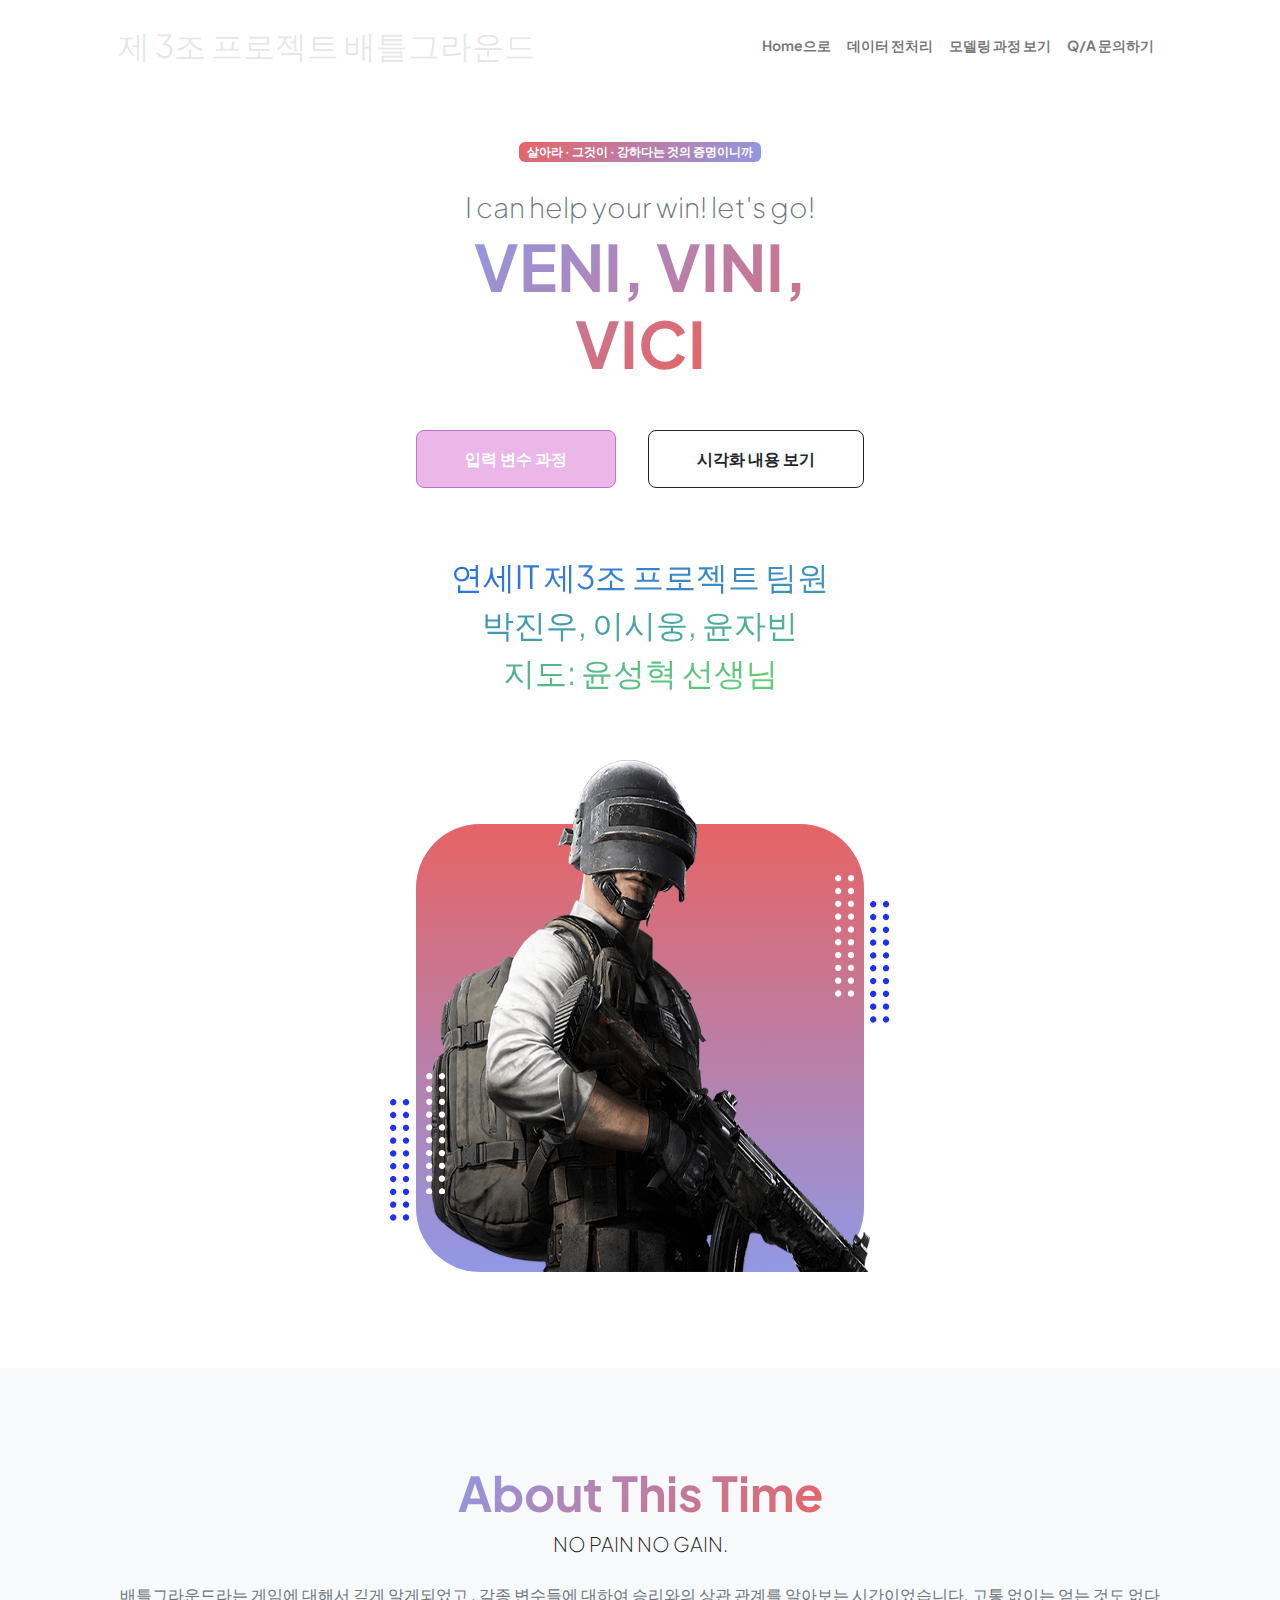
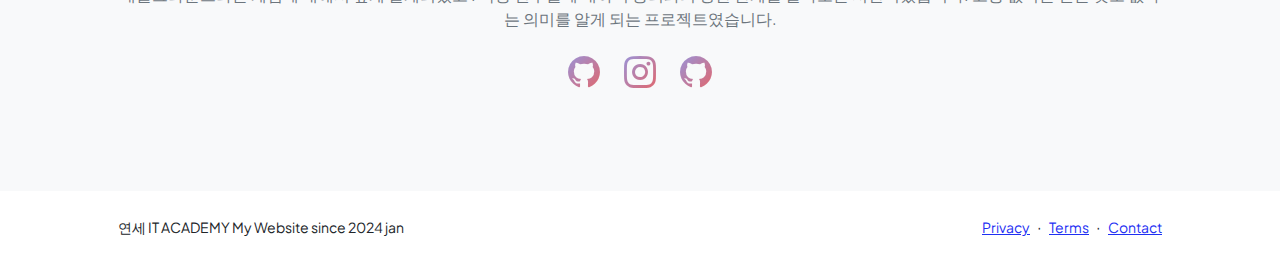
==== index.html @ 4b3d0189 "first commit" ====
<!DOCTYPE html>
<html lang="en">
    <head>
        <meta charset="utf-8" />
        <meta name="viewport" content="width=device-width, initial-scale=1, shrink-to-fit=no" />
        <meta name="description" content="" />
        <meta name="author" content="" />
        <title>연세 IT 제3조 프로젝트</title>
        <!-- Favicon-->
        <link rel="icon" type="image/x-icon" href="assets/GUN.png" />
        <!-- Custom Google font-->
        <link rel="preconnect" href="https://fonts.googleapis.com" />
        <link rel="preconnect" href="https://fonts.gstatic.com" crossorigin />
        <link href="https://fonts.googleapis.com/css2?family=Plus+Jakarta+Sans:wght@100;200;300;400;500;600;700;800;900&amp;display=swap" rel="stylesheet" />
        <!-- Bootstrap icons-->
        <link href="https://cdn.jsdelivr.net/npm/bootstrap-icons@1.8.1/font/bootstrap-icons.css" rel="stylesheet" />
        <!-- Core theme CSS (includes Bootstrap)-->
        <link href="css/styles.css" rel="stylesheet" />
    </head>
    <body class="d-flex flex-column h-100">
        <main class="flex-shrink-0">
            <!-- Navigation-->
            <nav class="navbar navbar-expand-lg navbar-light bg-white py-3">
                <div class="container px-5">
                    <a class="navbar-brand" href="index.html"><span class="text-gradien">제 3조 프로젝트 배틀그라운드</span></a>
                    <button class="navbar-toggler" type="button" data-bs-toggle="collapse" data-bs-target="#navbarSupportedContent" aria-controls="navbarSupportedContent" aria-expanded="false" aria-label="Toggle navigation"><span class="navbar-toggler-icon"></span></button>
                    <div class="collapse navbar-collapse" id="navbarSupportedContent">
                        <ul class="navbar-nav ms-auto mb-2 mb-lg-0 small fw-bolder">
                            <li class="nav-item"><a class="nav-link" href="index.html">Home으로</a></li>
                            <li class="nav-item"><a class="nav-link" href="resume.html">데이터 전처리</a></li>
                            <li class="nav-item"><a class="nav-link" href="projects.html">모델링 과정 보기</a></li>
                            <li class="nav-item"><a class="nav-link" href="contact.html">Q/A 문의하기</a></li>
                        </ul>
                    </div>
                </div>
            </nav>
            <!-- Header-->
            <header class="py-5">
                <div class="container px-5 pb-5">
                    <div class="row gx-5 align-items-center">
                        <div class="col-xxl-5">
                            <!-- Header text content-->
                            <div class="text-center text-xxl-start">
                                <div class="badge bg-gradient-primary-to-secondary text-white mb-4"><div class="text-uppercase">살아라 &middot; 그것이 &middot; 강하다는 것의 증명이니까</div></div>
                                <div class="fs-3 fw-light text-muted">I can help your win!  let's go!</div>
                                <h1 class="display-3 fw-bolder mb-5"><span class="text-gradient d-inline">VENI, VINI,<br>VICI</span></h1>
                                <div class="d-grid gap-3 d-sm-flex justify-content-sm-center justify-content-xxl-start mb-3">
                                    <a class="btn btn-primary btn-lg px-5 py-3 me-sm-3 fs-6 fw-bolder" href="resume.html">입력 변수 과정</a>
                                    <a class="btn btn-outline-dark btn-lg px-5 py-3 fs-6 fw-bolder" href="projects.html">시각화 내용 보기</a>
                                </div><br><br>
                                <p><span class="text-gradient d-inlined-inline fs-2" style="background: -webkit-linear-gradient(135deg, #60cf6f 0%, #2a6fe5 100%); -webkit-background-clip: text; color: transparent;">연세IT 제3조 프로젝트 팀원<br>
                                박진우, 이시웅, 윤자빈<br>
                                지도: 윤성혁 선생님</span></p>
                            </div>
                        </div>
                        <div class="col-xxl-7">
                            <!-- Header profile picture-->
                            <div class="d-flex justify-content-center mt-5 mt-xxl-0">
                                <div class="profile main-gradient">
                                    <!-- TIP: For best results, use a photo with a transparent background like the demo example below-->
                                    <!-- Watch a tutorial on how to do this on YouTube (link)-->
                                    <img class="profile-img" src="assets/main.png" alt="..." />
                                    <div class="dots-1">
                                        <!-- SVG Dots-->
                                        <svg version="1.1" xmlns="http://www.w3.org/2000/svg" xmlns:xlink="http://www.w3.org/1999/xlink" x="0px" y="0px" viewBox="0 0 191.6 1215.4" style="enable-background: new 0 0 191.6 1215.4" xml:space="preserve">
                                            <g transform="translate(0.000000,1280.000000) scale(0.100000,-0.100000)">
                                                <path d="M227.7,12788.6c-105-35-200-141-222-248c-43-206,163-412,369-369c155,32,275,190,260,339c-11,105-90,213-190,262        C383.7,12801.6,289.7,12808.6,227.7,12788.6z"></path>
                                                <path d="M1507.7,12788.6c-151-50-253-216-222-362c25-119,136-230,254-255c194-41,395,142,375,339c-11,105-90,213-190,262        C1663.7,12801.6,1569.7,12808.6,1507.7,12788.6z"></path>
                                                <path d="M227.7,11508.6c-105-35-200-141-222-248c-43-206,163-412,369-369c155,32,275,190,260,339c-11,105-90,213-190,262        C383.7,11521.6,289.7,11528.6,227.7,11508.6z"></path>
                                                <path d="M1507.7,11508.6c-151-50-253-216-222-362c25-119,136-230,254-255c194-41,395,142,375,339c-11,105-90,213-190,262        C1663.7,11521.6,1569.7,11528.6,1507.7,11508.6z"></path>
                                                <path d="M227.7,10228.6c-105-35-200-141-222-248c-43-206,163-412,369-369c155,32,275,190,260,339c-11,105-90,213-190,262        C383.7,10241.6,289.7,10248.6,227.7,10228.6z"></path>
                                                <path d="M1507.7,10228.6c-105-35-200-141-222-248c-43-206,163-412,369-369c155,32,275,190,260,339c-11,105-90,213-190,262        C1663.7,10241.6,1569.7,10248.6,1507.7,10228.6z"></path>
                                                <path d="M227.7,8948.6c-105-35-200-141-222-248c-43-206,163-412,369-369c155,32,275,190,260,339c-11,105-90,213-190,262        C383.7,8961.6,289.7,8968.6,227.7,8948.6z"></path>
                                                <path d="M1507.7,8948.6c-105-35-200-141-222-248c-43-206,163-412,369-369c155,32,275,190,260,339c-11,105-90,213-190,262        C1663.7,8961.6,1569.7,8968.6,1507.7,8948.6z"></path>
                                                <path d="M227.7,7668.6c-105-35-200-141-222-248c-43-206,163-412,369-369c155,32,275,190,260,339c-11,105-90,213-190,262        C383.7,7681.6,289.7,7688.6,227.7,7668.6z"></path>
                                                <path d="M1507.7,7668.6c-105-35-200-141-222-248c-43-206,163-412,369-369c155,32,275,190,260,339c-11,105-90,213-190,262        C1663.7,7681.6,1569.7,7688.6,1507.7,7668.6z"></path>
                                                <path d="M227.7,6388.6c-105-35-200-141-222-248c-43-206,163-412,369-369c155,32,275,190,260,339c-11,105-90,213-190,262        C383.7,6401.6,289.7,6408.6,227.7,6388.6z"></path>
                                                <path d="M1507.7,6388.6c-105-35-200-141-222-248c-43-206,163-412,369-369c155,32,275,190,260,339c-11,105-90,213-190,262        C1663.7,6401.6,1569.7,6408.6,1507.7,6388.6z"></path>
                                                <path d="M227.7,5108.6c-105-35-200-141-222-248c-43-206,163-412,369-369c155,32,275,190,260,339c-11,105-90,213-190,262        C383.7,5121.6,289.7,5128.6,227.7,5108.6z"></path>
                                                <path d="M1507.7,5108.6c-105-35-200-141-222-248c-43-206,163-412,369-369c155,32,275,190,260,339c-11,105-90,213-190,262        C1663.7,5121.6,1569.7,5128.6,1507.7,5108.6z"></path>
                                                <path d="M227.7,3828.6c-105-35-200-141-222-248c-43-206,163-412,369-369c155,32,275,190,260,339c-11,105-90,213-190,262        C383.7,3841.6,289.7,3848.6,227.7,3828.6z"></path>
                                                <path d="M1507.7,3828.6c-105-35-200-141-222-248c-43-206,163-412,369-369c155,32,275,190,260,339c-11,105-90,213-190,262        C1663.7,3841.6,1569.7,3848.6,1507.7,3828.6z"></path>
                                                <path d="M227.7,2548.6c-105-35-200-141-222-248c-43-206,163-412,369-369c155,32,275,190,260,339c-11,105-90,213-190,262        C383.7,2561.6,289.7,2568.6,227.7,2548.6z"></path>
                                                <path d="M1507.7,2548.6c-105-35-200-141-222-248c-43-206,163-412,369-369c155,32,275,190,260,339c-11,105-90,213-190,262        C1663.7,2561.6,1569.7,2568.6,1507.7,2548.6z"></path>
                                                <path d="M227.7,1268.6c-105-35-200-141-222-248c-43-206,163-412,369-369c155,32,275,190,260,339c-11,105-90,213-190,262        C383.7,1281.6,289.7,1288.6,227.7,1268.6z"></path>
                                                <path d="M1507.7,1268.6c-105-35-200-141-222-248c-43-206,163-412,369-369c155,32,275,190,260,339c-11,105-90,213-190,262        C1663.7,1281.6,1569.7,1288.6,1507.7,1268.6z"></path>
                                            </g>
                                        </svg>
                                        <!-- END of SVG dots-->
                                    </div>
                                    <div class="dots-2">
                                        <!-- SVG Dots-->
                                        <svg version="1.1" xmlns="http://www.w3.org/2000/svg" xmlns:xlink="http://www.w3.org/1999/xlink" x="0px" y="0px" viewBox="0 0 191.6 1215.4" style="enable-background: new 0 0 191.6 1215.4" xml:space="preserve">
                                            <g transform="translate(0.000000,1280.000000) scale(0.100000,-0.100000)">
                                                <path d="M227.7,12788.6c-105-35-200-141-222-248c-43-206,163-412,369-369c155,32,275,190,260,339c-11,105-90,213-190,262        C383.7,12801.6,289.7,12808.6,227.7,12788.6z"></path>
                                                <path d="M1507.7,12788.6c-151-50-253-216-222-362c25-119,136-230,254-255c194-41,395,142,375,339c-11,105-90,213-190,262        C1663.7,12801.6,1569.7,12808.6,1507.7,12788.6z"></path>
                                                <path d="M227.7,11508.6c-105-35-200-141-222-248c-43-206,163-412,369-369c155,32,275,190,260,339c-11,105-90,213-190,262        C383.7,11521.6,289.7,11528.6,227.7,11508.6z"></path>
                                                <path d="M1507.7,11508.6c-151-50-253-216-222-362c25-119,136-230,254-255c194-41,395,142,375,339c-11,105-90,213-190,262        C1663.7,11521.6,1569.7,11528.6,1507.7,11508.6z"></path>
                                                <path d="M227.7,10228.6c-105-35-200-141-222-248c-43-206,163-412,369-369c155,32,275,190,260,339c-11,105-90,213-190,262        C383.7,10241.6,289.7,10248.6,227.7,10228.6z"></path>
                                                <path d="M1507.7,10228.6c-105-35-200-141-222-248c-43-206,163-412,369-369c155,32,275,190,260,339c-11,105-90,213-190,262        C1663.7,10241.6,1569.7,10248.6,1507.7,10228.6z"></path>
                                                <path d="M227.7,8948.6c-105-35-200-141-222-248c-43-206,163-412,369-369c155,32,275,190,260,339c-11,105-90,213-190,262        C383.7,8961.6,289.7,8968.6,227.7,8948.6z"></path>
                                                <path d="M1507.7,8948.6c-105-35-200-141-222-248c-43-206,163-412,369-369c155,32,275,190,260,339c-11,105-90,213-190,262        C1663.7,8961.6,1569.7,8968.6,1507.7,8948.6z"></path>
                                                <path d="M227.7,7668.6c-105-35-200-141-222-248c-43-206,163-412,369-369c155,32,275,190,260,339c-11,105-90,213-190,262        C383.7,7681.6,289.7,7688.6,227.7,7668.6z"></path>
                                                <path d="M1507.7,7668.6c-105-35-200-141-222-248c-43-206,163-412,369-369c155,32,275,190,260,339c-11,105-90,213-190,262        C1663.7,7681.6,1569.7,7688.6,1507.7,7668.6z"></path>
                                                <path d="M227.7,6388.6c-105-35-200-141-222-248c-43-206,163-412,369-369c155,32,275,190,260,339c-11,105-90,213-190,262        C383.7,6401.6,289.7,6408.6,227.7,6388.6z"></path>
                                                <path d="M1507.7,6388.6c-105-35-200-141-222-248c-43-206,163-412,369-369c155,32,275,190,260,339c-11,105-90,213-190,262        C1663.7,6401.6,1569.7,6408.6,1507.7,6388.6z"></path>
                                                <path d="M227.7,5108.6c-105-35-200-141-222-248c-43-206,163-412,369-369c155,32,275,190,260,339c-11,105-90,213-190,262        C383.7,5121.6,289.7,5128.6,227.7,5108.6z"></path>
                                                <path d="M1507.7,5108.6c-105-35-200-141-222-248c-43-206,163-412,369-369c155,32,275,190,260,339c-11,105-90,213-190,262        C1663.7,5121.6,1569.7,5128.6,1507.7,5108.6z"></path>
                                                <path d="M227.7,3828.6c-105-35-200-141-222-248c-43-206,163-412,369-369c155,32,275,190,260,339c-11,105-90,213-190,262        C383.7,3841.6,289.7,3848.6,227.7,3828.6z"></path>
                                                <path d="M1507.7,3828.6c-105-35-200-141-222-248c-43-206,163-412,369-369c155,32,275,190,260,339c-11,105-90,213-190,262        C1663.7,3841.6,1569.7,3848.6,1507.7,3828.6z"></path>
                                                <path d="M227.7,2548.6c-105-35-200-141-222-248c-43-206,163-412,369-369c155,32,275,190,260,339c-11,105-90,213-190,262        C383.7,2561.6,289.7,2568.6,227.7,2548.6z"></path>
                                                <path d="M1507.7,2548.6c-105-35-200-141-222-248c-43-206,163-412,369-369c155,32,275,190,260,339c-11,105-90,213-190,262        C1663.7,2561.6,1569.7,2568.6,1507.7,2548.6z"></path>
                                                <path d="M227.7,1268.6c-105-35-200-141-222-248c-43-206,163-412,369-369c155,32,275,190,260,339c-11,105-90,213-190,262        C383.7,1281.6,289.7,1288.6,227.7,1268.6z"></path>
                                                <path d="M1507.7,1268.6c-105-35-200-141-222-248c-43-206,163-412,369-369c155,32,275,190,260,339c-11,105-90,213-190,262        C1663.7,1281.6,1569.7,1288.6,1507.7,1268.6z"></path>
                                            </g>
                                        </svg>
                                        <!-- END of SVG dots-->
                                    </div>
                                    <div class="dots-3">
                                        <!-- SVG Dots-->
                                        <svg version="1.1" xmlns="http://www.w3.org/2000/svg" xmlns:xlink="http://www.w3.org/1999/xlink" x="0px" y="0px" viewBox="0 0 191.6 1215.4" style="enable-background: new 0 0 191.6 1215.4" xml:space="preserve">
                                            <g transform="translate(0.000000,1280.000000) scale(0.100000,-0.100000)">
                                                <path d="M227.7,12788.6c-105-35-200-141-222-248c-43-206,163-412,369-369c155,32,275,190,260,339c-11,105-90,213-190,262        C383.7,12801.6,289.7,12808.6,227.7,12788.6z"></path>
                                                <path d="M1507.7,12788.6c-151-50-253-216-222-362c25-119,136-230,254-255c194-41,395,142,375,339c-11,105-90,213-190,262        C1663.7,12801.6,1569.7,12808.6,1507.7,12788.6z"></path>
                                                <path d="M227.7,11508.6c-105-35-200-141-222-248c-43-206,163-412,369-369c155,32,275,190,260,339c-11,105-90,213-190,262        C383.7,11521.6,289.7,11528.6,227.7,11508.6z"></path>
                                                <path d="M1507.7,11508.6c-151-50-253-216-222-362c25-119,136-230,254-255c194-41,395,142,375,339c-11,105-90,213-190,262        C1663.7,11521.6,1569.7,11528.6,1507.7,11508.6z"></path>
                                                <path d="M227.7,10228.6c-105-35-200-141-222-248c-43-206,163-412,369-369c155,32,275,190,260,339c-11,105-90,213-190,262        C383.7,10241.6,289.7,10248.6,227.7,10228.6z"></path>
                                                <path d="M1507.7,10228.6c-105-35-200-141-222-248c-43-206,163-412,369-369c155,32,275,190,260,339c-11,105-90,213-190,262        C1663.7,10241.6,1569.7,10248.6,1507.7,10228.6z"></path>
                                                <path d="M227.7,8948.6c-105-35-200-141-222-248c-43-206,163-412,369-369c155,32,275,190,260,339c-11,105-90,213-190,262        C383.7,8961.6,289.7,8968.6,227.7,8948.6z"></path>
                                                <path d="M1507.7,8948.6c-105-35-200-141-222-248c-43-206,163-412,369-369c155,32,275,190,260,339c-11,105-90,213-190,262        C1663.7,8961.6,1569.7,8968.6,1507.7,8948.6z"></path>
                                                <path d="M227.7,7668.6c-105-35-200-141-222-248c-43-206,163-412,369-369c155,32,275,190,260,339c-11,105-90,213-190,262        C383.7,7681.6,289.7,7688.6,227.7,7668.6z"></path>
                                                <path d="M1507.7,7668.6c-105-35-200-141-222-248c-43-206,163-412,369-369c155,32,275,190,260,339c-11,105-90,213-190,262        C1663.7,7681.6,1569.7,7688.6,1507.7,7668.6z"></path>
                                                <path d="M227.7,6388.6c-105-35-200-141-222-248c-43-206,163-412,369-369c155,32,275,190,260,339c-11,105-90,213-190,262        C383.7,6401.6,289.7,6408.6,227.7,6388.6z"></path>
                                                <path d="M1507.7,6388.6c-105-35-200-141-222-248c-43-206,163-412,369-369c155,32,275,190,260,339c-11,105-90,213-190,262        C1663.7,6401.6,1569.7,6408.6,1507.7,6388.6z"></path>
                                                <path d="M227.7,5108.6c-105-35-200-141-222-248c-43-206,163-412,369-369c155,32,275,190,260,339c-11,105-90,213-190,262        C383.7,5121.6,289.7,5128.6,227.7,5108.6z"></path>
                                                <path d="M1507.7,5108.6c-105-35-200-141-222-248c-43-206,163-412,369-369c155,32,275,190,260,339c-11,105-90,213-190,262        C1663.7,5121.6,1569.7,5128.6,1507.7,5108.6z"></path>
                                                <path d="M227.7,3828.6c-105-35-200-141-222-248c-43-206,163-412,369-369c155,32,275,190,260,339c-11,105-90,213-190,262        C383.7,3841.6,289.7,3848.6,227.7,3828.6z"></path>
                                                <path d="M1507.7,3828.6c-105-35-200-141-222-248c-43-206,163-412,369-369c155,32,275,190,260,339c-11,105-90,213-190,262        C1663.7,3841.6,1569.7,3848.6,1507.7,3828.6z"></path>
                                                <path d="M227.7,2548.6c-105-35-200-141-222-248c-43-206,163-412,369-369c155,32,275,190,260,339c-11,105-90,213-190,262        C383.7,2561.6,289.7,2568.6,227.7,2548.6z"></path>
                                                <path d="M1507.7,2548.6c-105-35-200-141-222-248c-43-206,163-412,369-369c155,32,275,190,260,339c-11,105-90,213-190,262        C1663.7,2561.6,1569.7,2568.6,1507.7,2548.6z"></path>
                                                <path d="M227.7,1268.6c-105-35-200-141-222-248c-43-206,163-412,369-369c155,32,275,190,260,339c-11,105-90,213-190,262        C383.7,1281.6,289.7,1288.6,227.7,1268.6z"></path>
                                                <path d="M1507.7,1268.6c-105-35-200-141-222-248c-43-206,163-412,369-369c155,32,275,190,260,339c-11,105-90,213-190,262        C1663.7,1281.6,1569.7,1288.6,1507.7,1268.6z"></path>
                                            </g>
                                        </svg>
                                        <!-- END of SVG dots-->
                                    </div>
                                    <div class="dots-4">
                                        <!-- SVG Dots-->
                                        <svg version="1.1" xmlns="http://www.w3.org/2000/svg" xmlns:xlink="http://www.w3.org/1999/xlink" x="0px" y="0px" viewBox="0 0 191.6 1215.4" style="enable-background: new 0 0 191.6 1215.4" xml:space="preserve">
                                            <g transform="translate(0.000000,1280.000000) scale(0.100000,-0.100000)">
                                                <path d="M227.7,12788.6c-105-35-200-141-222-248c-43-206,163-412,369-369c155,32,275,190,260,339c-11,105-90,213-190,262        C383.7,12801.6,289.7,12808.6,227.7,12788.6z"></path>
                                                <path d="M1507.7,12788.6c-151-50-253-216-222-362c25-119,136-230,254-255c194-41,395,142,375,339c-11,105-90,213-190,262        C1663.7,12801.6,1569.7,12808.6,1507.7,12788.6z"></path>
                                                <path d="M227.7,11508.6c-105-35-200-141-222-248c-43-206,163-412,369-369c155,32,275,190,260,339c-11,105-90,213-190,262        C383.7,11521.6,289.7,11528.6,227.7,11508.6z"></path>
                                                <path d="M1507.7,11508.6c-151-50-253-216-222-362c25-119,136-230,254-255c194-41,395,142,375,339c-11,105-90,213-190,262        C1663.7,11521.6,1569.7,11528.6,1507.7,11508.6z"></path>
                                                <path d="M227.7,10228.6c-105-35-200-141-222-248c-43-206,163-412,369-369c155,32,275,190,260,339c-11,105-90,213-190,262        C383.7,10241.6,289.7,10248.6,227.7,10228.6z"></path>
                                                <path d="M1507.7,10228.6c-105-35-200-141-222-248c-43-206,163-412,369-369c155,32,275,190,260,339c-11,105-90,213-190,262        C1663.7,10241.6,1569.7,10248.6,1507.7,10228.6z"></path>
                                                <path d="M227.7,8948.6c-105-35-200-141-222-248c-43-206,163-412,369-369c155,32,275,190,260,339c-11,105-90,213-190,262        C383.7,8961.6,289.7,8968.6,227.7,8948.6z"></path>
                                                <path d="M1507.7,8948.6c-105-35-200-141-222-248c-43-206,163-412,369-369c155,32,275,190,260,339c-11,105-90,213-190,262        C1663.7,8961.6,1569.7,8968.6,1507.7,8948.6z"></path>
                                                <path d="M227.7,7668.6c-105-35-200-141-222-248c-43-206,163-412,369-369c155,32,275,190,260,339c-11,105-90,213-190,262        C383.7,7681.6,289.7,7688.6,227.7,7668.6z"></path>
                                                <path d="M1507.7,7668.6c-105-35-200-141-222-248c-43-206,163-412,369-369c155,32,275,190,260,339c-11,105-90,213-190,262        C1663.7,7681.6,1569.7,7688.6,1507.7,7668.6z"></path>
                                                <path d="M227.7,6388.6c-105-35-200-141-222-248c-43-206,163-412,369-369c155,32,275,190,260,339c-11,105-90,213-190,262        C383.7,6401.6,289.7,6408.6,227.7,6388.6z"></path>
                                                <path d="M1507.7,6388.6c-105-35-200-141-222-248c-43-206,163-412,369-369c155,32,275,190,260,339c-11,105-90,213-190,262        C1663.7,6401.6,1569.7,6408.6,1507.7,6388.6z"></path>
                                                <path d="M227.7,5108.6c-105-35-200-141-222-248c-43-206,163-412,369-369c155,32,275,190,260,339c-11,105-90,213-190,262        C383.7,5121.6,289.7,5128.6,227.7,5108.6z"></path>
                                                <path d="M1507.7,5108.6c-105-35-200-141-222-248c-43-206,163-412,369-369c155,32,275,190,260,339c-11,105-90,213-190,262        C1663.7,5121.6,1569.7,5128.6,1507.7,5108.6z"></path>
                                                <path d="M227.7,3828.6c-105-35-200-141-222-248c-43-206,163-412,369-369c155,32,275,190,260,339c-11,105-90,213-190,262        C383.7,3841.6,289.7,3848.6,227.7,3828.6z"></path>
                                                <path d="M1507.7,3828.6c-105-35-200-141-222-248c-43-206,163-412,369-369c155,32,275,190,260,339c-11,105-90,213-190,262        C1663.7,3841.6,1569.7,3848.6,1507.7,3828.6z"></path>
                                                <path d="M227.7,2548.6c-105-35-200-141-222-248c-43-206,163-412,369-369c155,32,275,190,260,339c-11,105-90,213-190,262        C383.7,2561.6,289.7,2568.6,227.7,2548.6z"></path>
                                                <path d="M1507.7,2548.6c-105-35-200-141-222-248c-43-206,163-412,369-369c155,32,275,190,260,339c-11,105-90,213-190,262        C1663.7,2561.6,1569.7,2568.6,1507.7,2548.6z"></path>
                                                <path d="M227.7,1268.6c-105-35-200-141-222-248c-43-206,163-412,369-369c155,32,275,190,260,339c-11,105-90,213-190,262        C383.7,1281.6,289.7,1288.6,227.7,1268.6z"></path>
                                                <path d="M1507.7,1268.6c-105-35-200-141-222-248c-43-206,163-412,369-369c155,32,275,190,260,339c-11,105-90,213-190,262        C1663.7,1281.6,1569.7,1288.6,1507.7,1268.6z"></path>
                                            </g>
                                        </svg>
                                        <!-- END of SVG dots-->
                                    </div>
                                </div>
                            </div>
                        </div>
                    </div>
                </div>
            </header>
            <!-- About Section-->
            <section class="bg-light py-5">
                <div class="container px-5">
                    <div class="row gx-5 justify-content-center">
                        <div class="col-xxl-8">
                            <div class="text-center my-5">
                                <h2 class="display-5 fw-bolder"><span class="text-gradient d-inline">About This Time</span></h2>
                                <p class="lead fw-light mb-4">NO PAIN NO GAIN. </p>
                                <p class="text-muted">배틀그라운드라는 게임에 대해서 깊게 알게되었고 . 각종 변수들에 대하여 승리와의 상관 관계를 알아보는 시간이었습니다. 고통 없이는 얻는 것도 없다는 의미를 알게 되는 프로젝트였습니다.</p>
                                <div class="d-flex justify-content-center fs-2 gap-4">
                                    <a class="text-gradient" href="https://jwater000.github.io/bag"><i class="bi bi-github"></i></a>
                                    <a class="text-gradient" href="https://www.instagram.com/93.04.09._"><i class="bi bi-instagram"></i></a>
                                    <a class="text-gradient" href="https://siwoong1.github.io/PUBG1"><i class="bi bi-github"></i></a>
                                </div>
                            </div>
                        </div>
                    </div>
                </div>
            </section>
        </main>
        <!-- Footer-->
        <footer class="bg-white py-4 mt-auto">
            <div class="container px-5">
                <div class="row align-items-center justify-content-between flex-column flex-sm-row">
                    <div class="col-auto"><div class="small m-0">연세 IT ACADEMY My Website since 2024 jan</div></div>
                    <div class="col-auto">
                        <a class="small" href="#!">Privacy</a>
                        <span class="mx-1">&middot;</span>
                        <a class="small" href="#!">Terms</a>
                        <span class="mx-1">&middot;</span>
                        <a class="small" href="contact.html">Contact</a>
                    </div>
                </div>
            </div>
        </footer>
        <!-- Bootstrap core JS-->
        <script src="https://cdn.jsdelivr.net/npm/bootstrap@5.2.3/dist/js/bootstrap.bundle.min.js"></script>
        <!-- Core theme JS-->
        <script src="js/scripts.js"></script>
    </body>
</html>
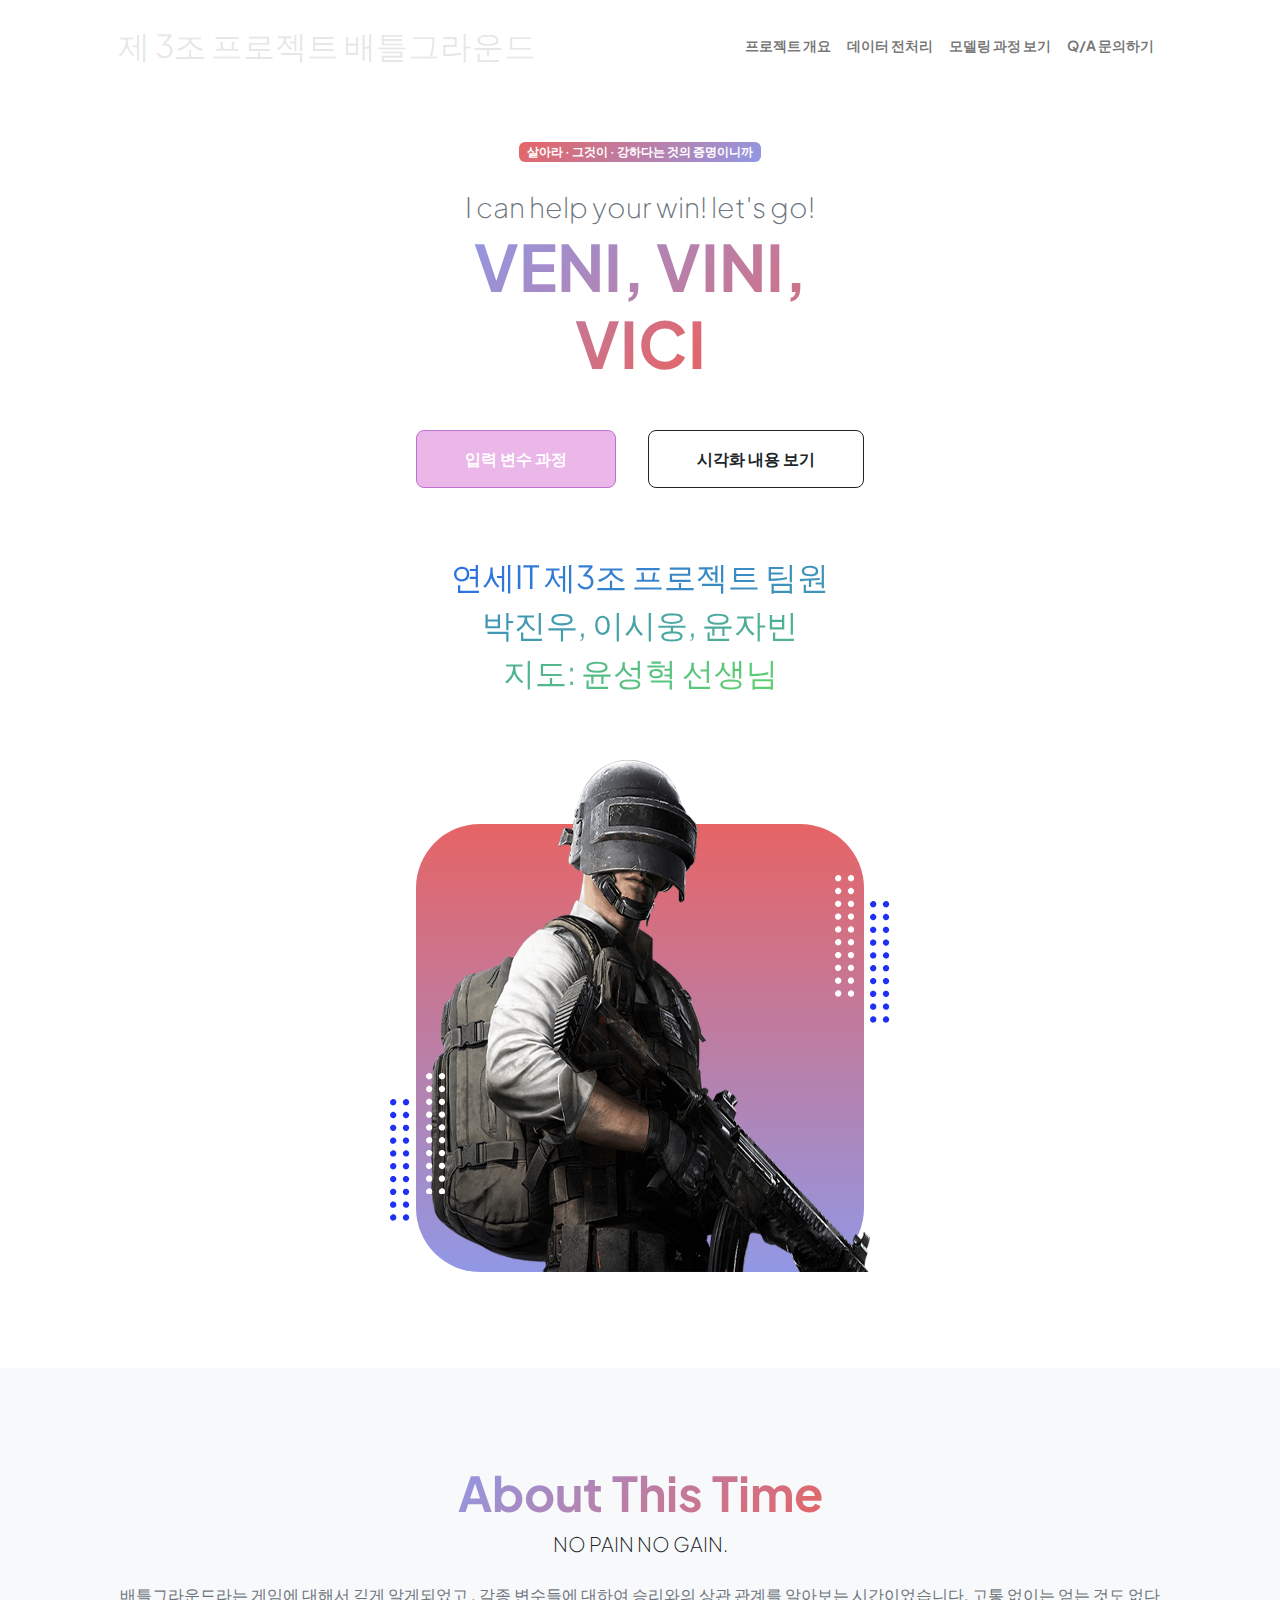
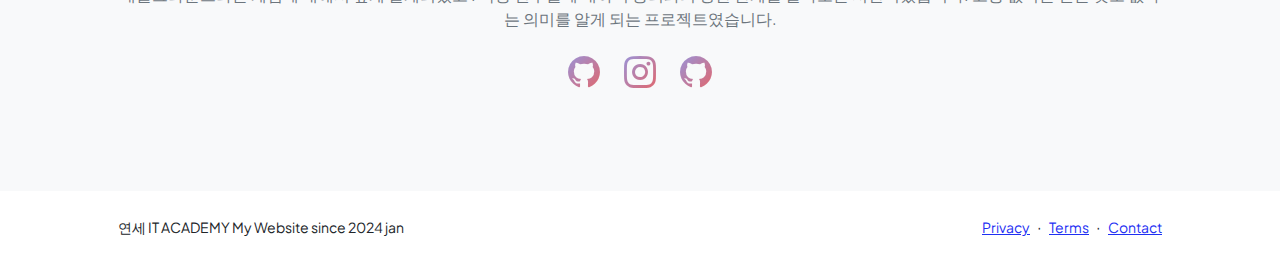
==== commit 530d402d: "4 commit" ====
--- a/index.html
+++ b/index.html
@@ -26,7 +26,7 @@
                     <button class="navbar-toggler" type="button" data-bs-toggle="collapse" data-bs-target="#navbarSupportedContent" aria-controls="navbarSupportedContent" aria-expanded="false" aria-label="Toggle navigation"><span class="navbar-toggler-icon"></span></button>
                     <div class="collapse navbar-collapse" id="navbarSupportedContent">
                         <ul class="navbar-nav ms-auto mb-2 mb-lg-0 small fw-bolder">
-                            <li class="nav-item"><a class="nav-link" href="index.html">Home으로</a></li>
+                            <li class="nav-item"><a class="nav-link" href="project_outline.html">프로젝트 개요</a></li>
                             <li class="nav-item"><a class="nav-link" href="resume.html">데이터 전처리</a></li>
                             <li class="nav-item"><a class="nav-link" href="projects.html">모델링 과정 보기</a></li>
                             <li class="nav-item"><a class="nav-link" href="contact.html">Q/A 문의하기</a></li>
@@ -190,7 +190,7 @@
                                 <div class="d-flex justify-content-center fs-2 gap-4">
                                     <a class="text-gradient" href="https://jwater000.github.io/bag"><i class="bi bi-github"></i></a>
                                     <a class="text-gradient" href="https://www.instagram.com/93.04.09._"><i class="bi bi-instagram"></i></a>
-                                    <a class="text-gradient" href="https://siwoong1.github.io/PUBG1"><i class="bi bi-github"></i></a>
+                                    <a class="text-gradient" href="https://siwoong1.github.io/project3/"><i class="bi bi-github"></i></a>
                                 </div>
                             </div>
                         </div>
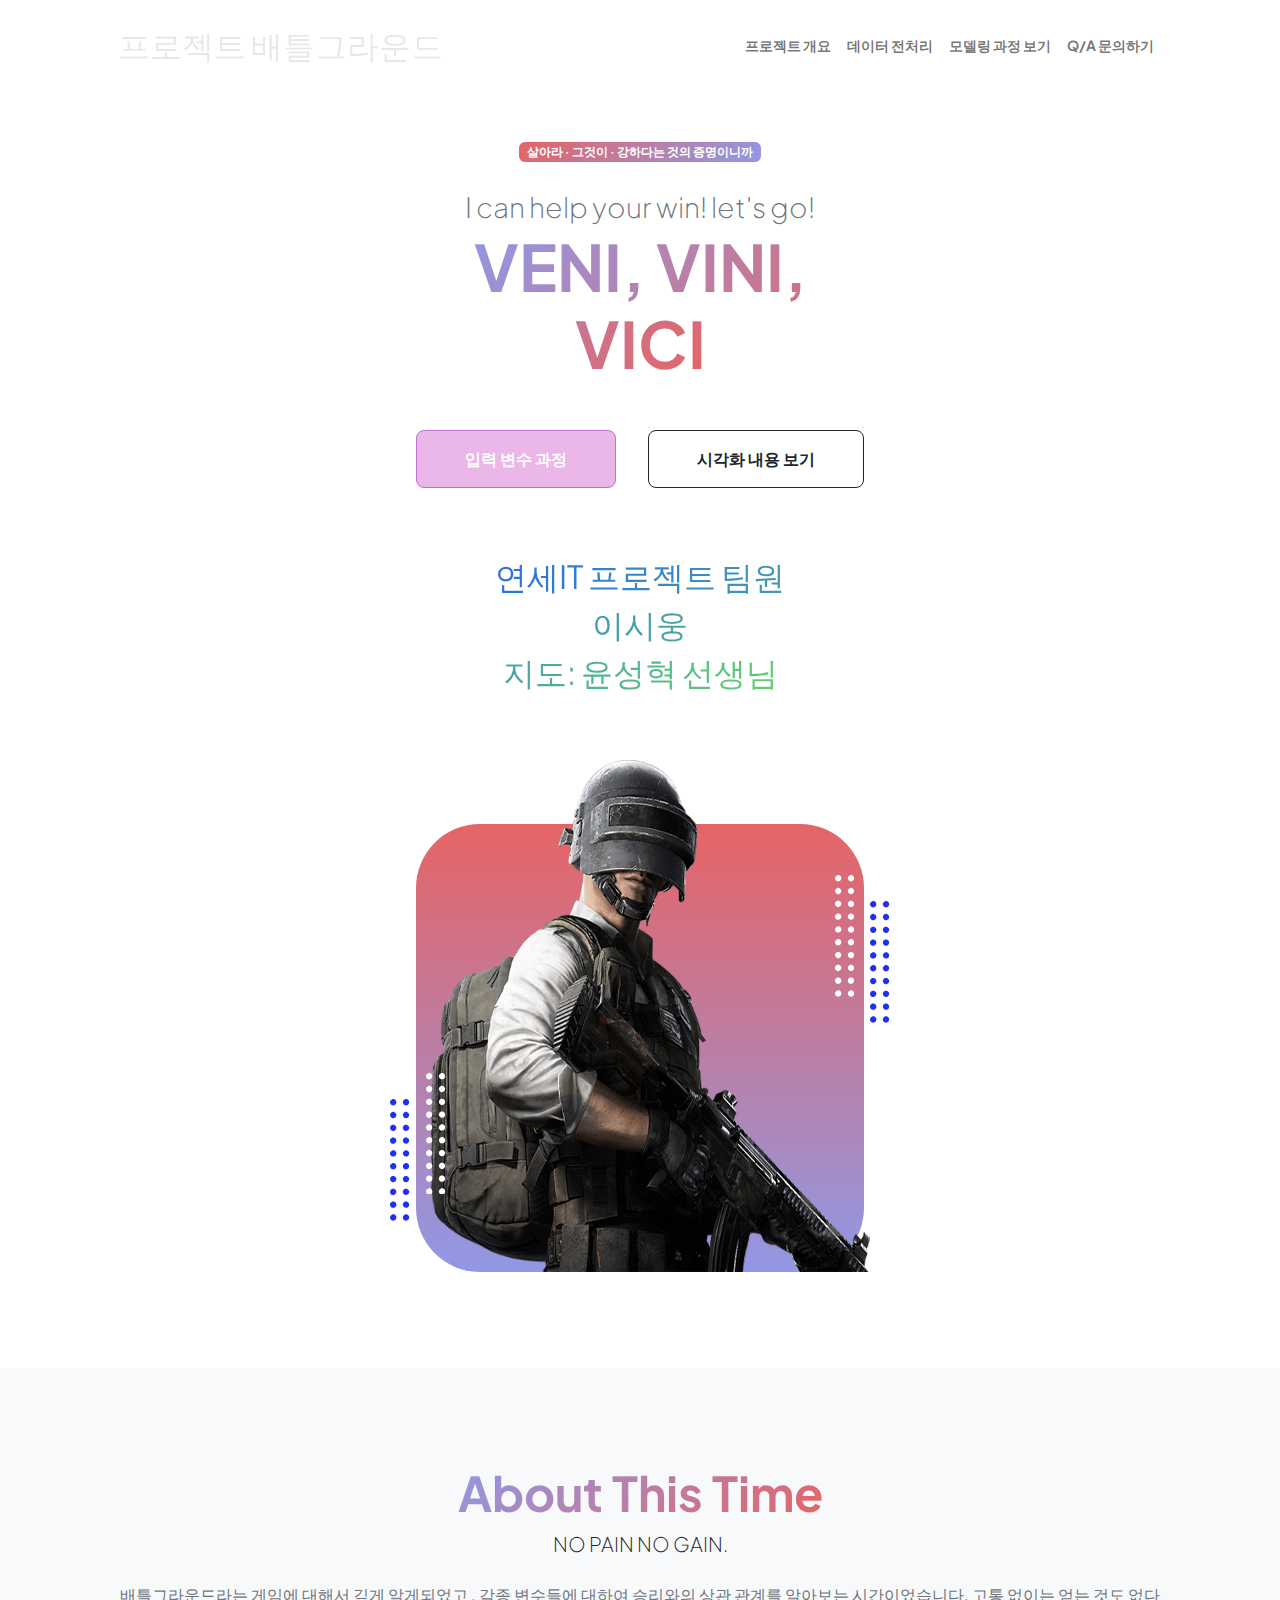
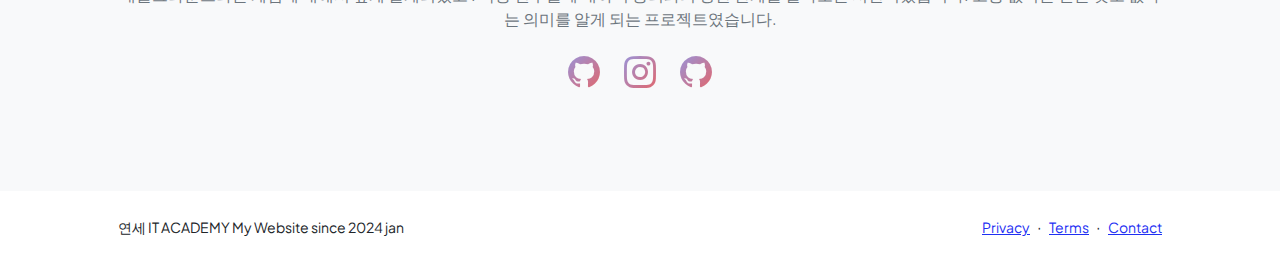
==== commit eab39527: "1-21 commit" ====
--- a/index.html
+++ b/index.html
@@ -5,7 +5,7 @@
         <meta name="viewport" content="width=device-width, initial-scale=1, shrink-to-fit=no" />
         <meta name="description" content="" />
         <meta name="author" content="" />
-        <title>연세 IT 제3조 프로젝트</title>
+        <title>연세 IT 프로젝트</title>
         <!-- Favicon-->
         <link rel="icon" type="image/x-icon" href="assets/GUN.png" />
         <!-- Custom Google font-->
@@ -22,7 +22,7 @@
             <!-- Navigation-->
             <nav class="navbar navbar-expand-lg navbar-light bg-white py-3">
                 <div class="container px-5">
-                    <a class="navbar-brand" href="index.html"><span class="text-gradien">제 3조 프로젝트 배틀그라운드</span></a>
+                    <a class="navbar-brand" href="index.html"><span class="text-gradien">프로젝트 배틀그라운드</span></a>
                     <button class="navbar-toggler" type="button" data-bs-toggle="collapse" data-bs-target="#navbarSupportedContent" aria-controls="navbarSupportedContent" aria-expanded="false" aria-label="Toggle navigation"><span class="navbar-toggler-icon"></span></button>
                     <div class="collapse navbar-collapse" id="navbarSupportedContent">
                         <ul class="navbar-nav ms-auto mb-2 mb-lg-0 small fw-bolder">
@@ -48,8 +48,8 @@
                                     <a class="btn btn-primary btn-lg px-5 py-3 me-sm-3 fs-6 fw-bolder" href="resume.html">입력 변수 과정</a>
                                     <a class="btn btn-outline-dark btn-lg px-5 py-3 fs-6 fw-bolder" href="projects.html">시각화 내용 보기</a>
                                 </div><br><br>
-                                <p><span class="text-gradient d-inlined-inline fs-2" style="background: -webkit-linear-gradient(135deg, #60cf6f 0%, #2a6fe5 100%); -webkit-background-clip: text; color: transparent;">연세IT 제3조 프로젝트 팀원<br>
-                                박진우, 이시웅, 윤자빈<br>
+                                <p><span class="text-gradient d-inlined-inline fs-2" style="background: -webkit-linear-gradient(135deg, #60cf6f 0%, #2a6fe5 100%); -webkit-background-clip: text; color: transparent;">연세IT 프로젝트 팀원<br>
+                                이시웅<br>
                                 지도: 윤성혁 선생님</span></p>
                             </div>
                         </div>
